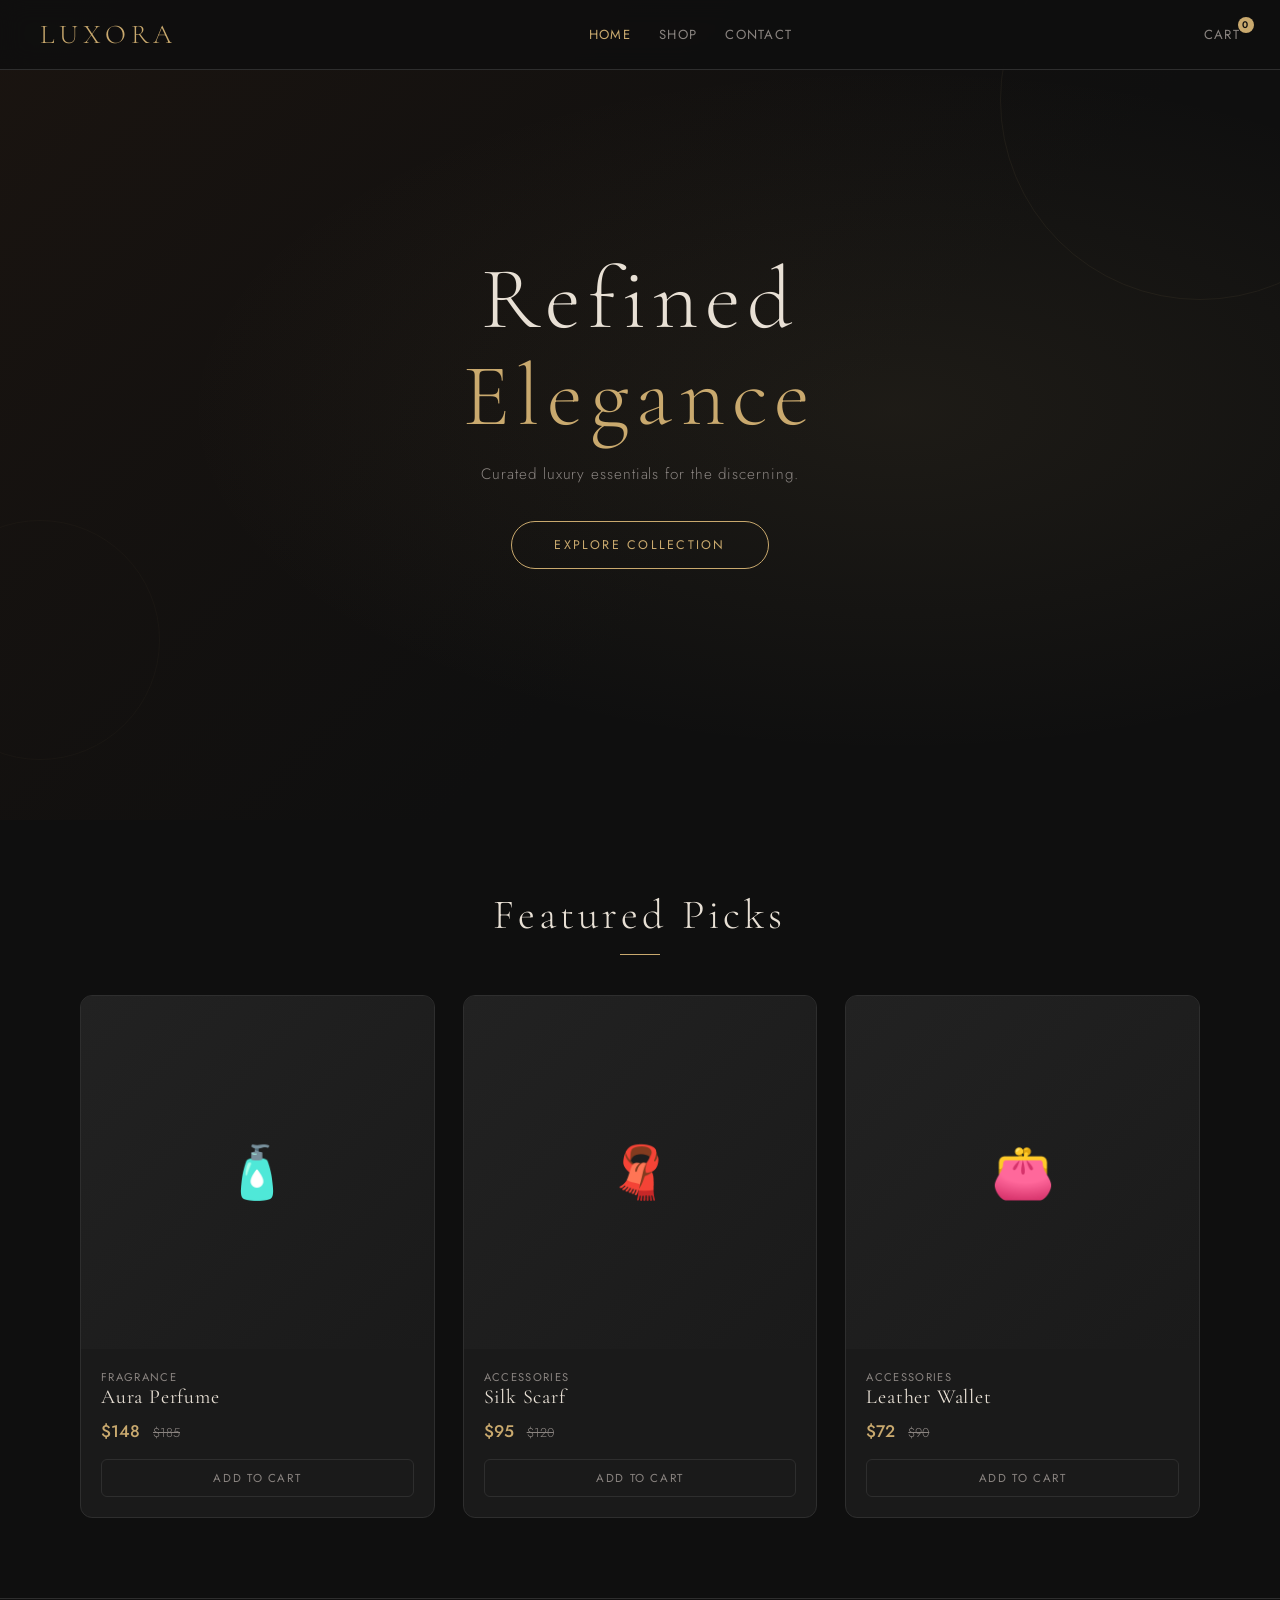
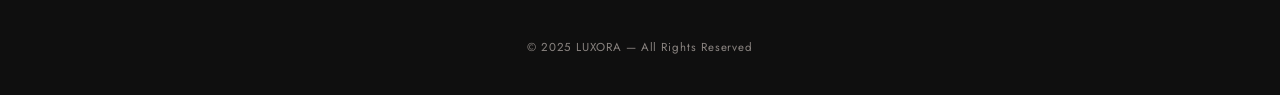
==== index.html @ 000764ea "Update index.html" ====
<!DOCTYPE html>
<html lang="en">
<head>
  <!-- Google Tag Manager -->
<script>(function(w,d,s,l,i){w[l]=w[l]||[];w[l].push({'gtm.start':
new Date().getTime(),event:'gtm.js'});var f=d.getElementsByTagName(s)[0],
j=d.createElement(s),dl=l!='dataLayer'?'&l='+l:'';j.async=true;j.src=
'https://www.googletagmanager.com/gtm.js?id='+i+dl;f.parentNode.insertBefore(j,f);
})(window,document,'script','dataLayer','GTM-NVWKF2K6');</script>
<!-- End Google Tag Manager -->
  <!-- Google tag (gtag.js) -->
<script async src="https://www.googletagmanager.com/gtag/js?id=G-2L6LTCSR5Z"></script>
<script>
  window.dataLayer = window.dataLayer || [];
  function gtag(){dataLayer.push(arguments);}
  gtag('js', new Date());

  gtag('config', 'G-2L6LTCSR5Z');
</script>
  <meta charset="UTF-8"/>
  <meta name="viewport" content="width=device-width, initial-scale=1.0"/>
  <title>LUXORA — Home</title>
  <link href="https://fonts.googleapis.com/css2?family=Cormorant+Garamond:wght@300;400;500;600&family=Jost:wght@300;400;500&display=swap" rel="stylesheet"/>
  <link rel="stylesheet" href="styles.css"/>
  <style>
    /* ─── HERO ─── */
    .hero {
      position:relative;
      height: calc(100vh - 80px);
      display:flex; align-items:center; justify-content:center;
      background: linear-gradient(135deg, #1a1410 0%, #0f0f0f 60%);
      overflow:hidden;
    }
    .hero::before {
      content:''; position:absolute; inset:0;
      background: radial-gradient(ellipse 80% 60% at 70% 50%, rgba(201,169,110,0.08) 0%, transparent 70%);
    }
    .hero-content { text-align:center; position:relative; z-index:1; }
    .hero-content h1 {
      font-family: var(--font-display); font-weight:300;
      font-size:5.5rem; letter-spacing:0.08em; line-height:1.1;
      color: var(--text); opacity:0;
      animation: fadeInUp .7s .15s ease forwards;
    }
    .hero-content h1 span { color:var(--accent); }
    .hero-content p {
      margin-top:18px; color:var(--text-muted); font-size:0.95rem;
      letter-spacing:0.06em; font-weight:300;
      opacity:0; animation: fadeInUp .6s .35s ease forwards;
    }
    .hero-content .btn-outline {
      margin-top:36px; opacity:0;
      animation: fadeInUp .6s .5s ease forwards;
    }

    /* ─── DECORATIVE CIRCLES ─── */
    .deco {
      position:absolute; border-radius:50%;
      border:1px solid rgba(201,169,110,0.07); pointer-events:none;
    }
    .deco-1 { width:400px; height:400px; top:-100px; right:-120px; }
    .deco-2 { width:240px; height:240px; bottom:60px; left:-80px; opacity:.5; }

    @media(max-width:600px){
      .hero-content h1 { font-size:2.8rem; }
    }
  </style>
</head>
<body>

<!-- NAVBAR -->
<nav>
  <a href="index.html" class="nav-logo">LUXORA</a>
  <div class="nav-links">
    <a href="index.html" class="active">Home</a>
    <a href="shop.html">Shop</a>
    <a href="contact.html">Contact</a>
  </div>
  <a href="cart.html" class="cart-badge">Cart <span class="badge-count" id="cartCount">0</span></a>
</nav>

<!-- HERO -->
<div class="page-content" style="padding-top:0;">
  <div class="hero">
    <div class="deco deco-1"></div>
    <div class="deco deco-2"></div>
    <div class="hero-content">
      <h1>Refined<br/><span>Elegance</span></h1>
      <p>Curated luxury essentials for the discerning.</p>
      <a href="shop.html" class="btn-outline">Explore Collection</a>
    </div>
  </div>

  <!-- FEATURED -->
  <div class="section-title">
    <h2>Featured Picks</h2>
    <div class="divider"></div>
  </div>
  <div class="product-grid" id="featured-grid"></div>
</div>

<footer>© 2025 LUXORA — All Rights Reserved</footer>
<div class="toast" id="toast"></div>

<script src="cart.js"></script>
<script>
  document.addEventListener('DOMContentLoaded', () => {
    const grid = document.getElementById('featured-grid');
    PRODUCTS.filter(p => p.featured).forEach((p, i) => {
      const card = document.createElement('div');
      card.className = 'product-card fade-in';
      card.style.animationDelay = (i * 0.1 + 0.6) + 's';
      card.innerHTML = `
        <div class="product-img">${p.emoji}</div>
        <div class="product-info">
          <div class="cat">${p.cat}</div>
          <h3>${p.name}</h3>
          <div class="price">$${p.price} <span class="old">$${p.old}</span></div>
          <button class="btn-add" onclick="addToCart(${p.id})">Add to Cart</button>
        </div>`;
      grid.appendChild(card);
    });
  });
</script>
</body>
</html>
---- styles.css ----
/* ─── VARIABLES ─── */
:root {
  --bg: #0f0f0f;
  --bg-card: #1a1a1a;
  --bg-card-hover: #222;
  --accent: #c9a96e;
  --accent-dim: rgba(201,169,110,0.15);
  --text: #e8e0d5;
  --text-muted: #8a8480;
  --border: #2e2e2e;
  --radius: 12px;
  --font-display: 'Cormorant Garamond', serif;
  --font-body: 'Jost', sans-serif;
}

/* ─── RESET ─── */
* { margin:0; padding:0; box-sizing:border-box; }

body {
  font-family: var(--font-body);
  background: var(--bg);
  color: var(--text);
  min-height: 100vh;
  overflow-x: hidden;
}

/* ─── NAVBAR ─── */
nav {
  position: fixed; top:0; left:0; width:100%; z-index:100;
  display:flex; align-items:center; justify-content:space-between;
  padding:18px 40px;
  background: rgba(15,15,15,0.85);
  backdrop-filter: blur(12px);
  border-bottom: 1px solid var(--border);
}
.nav-logo {
  font-family: var(--font-display);
  font-size:1.7rem; font-weight:300; letter-spacing:0.18em;
  color: var(--accent); text-decoration:none;
  transition: opacity .3s;
}
.nav-logo:hover { opacity:.75; }

.nav-links { display:flex; gap:28px; }
.nav-links a {
  color: var(--text-muted); text-decoration:none;
  font-size:0.82rem; letter-spacing:0.1em; text-transform:uppercase;
  transition: color .3s;
}
.nav-links a:hover,
.nav-links a.active { color: var(--accent); }

.cart-badge {
  position:relative; text-decoration:none; color:var(--text-muted);
  font-size:0.82rem; letter-spacing:0.1em; text-transform:uppercase;
  transition: color .3s;
}
.cart-badge:hover { color:var(--accent); }
.badge-count {
  position:absolute; top:-8px; right:-14px;
  background:var(--accent); color:#0f0f0f;
  font-size:0.6rem; font-weight:600;
  width:16px; height:16px; border-radius:50%;
  display:flex; align-items:center; justify-content:center;
}

/* ─── PAGE WRAPPER ─── */
.page-content { padding-top: 80px; min-height: 100vh; }

/* ─── SECTION TITLE ─── */
.section-title {
  text-align:center; padding:70px 20px 40px;
}
.section-title h2 {
  font-family:var(--font-display); font-weight:300;
  font-size:2.6rem; letter-spacing:0.1em; color:var(--text);
}
.section-title .divider {
  width:40px; height:1px; background:var(--accent);
  margin:14px auto 0;
}

/* ─── BUTTONS ─── */
.btn-outline {
  display:inline-block; padding:14px 42px;
  border:1px solid var(--accent); color:var(--accent);
  font-family:var(--font-body); font-size:0.78rem;
  letter-spacing:0.18em; text-transform:uppercase;
  background:transparent; cursor:pointer; text-decoration:none;
  transition: background .3s, color .3s; border-radius:40px;
}
.btn-outline:hover { background:var(--accent); color:#0f0f0f; }

.btn-solid {
  display:block; width:100%; padding:14px;
  background:var(--accent); color:#0f0f0f; border:none;
  font-family:var(--font-body); font-size:0.78rem; letter-spacing:0.18em;
  text-transform:uppercase; cursor:pointer; border-radius:8px;
  font-weight:500; transition:opacity .3s;
}
.btn-solid:hover { opacity:.8; }

/* ─── PRODUCT GRID ─── */
.product-grid {
  display:grid; grid-template-columns:repeat(auto-fill, minmax(260px,1fr));
  gap:28px; padding:0 40px 80px; max-width:1200px; margin:0 auto;
}
.product-card {
  background:var(--bg-card); border-radius:var(--radius);
  overflow:hidden; border:1px solid var(--border);
  transition: transform .3s, border-color .3s; cursor:pointer;
}
.product-card:hover { transform:translateY(-4px); border-color:var(--accent-dim); }
.product-img {
  width:100%; aspect-ratio:1; display:flex; align-items:center; justify-content:center;
  font-size:3.2rem; background: linear-gradient(135deg, #222, #1a1a1a);
}
.product-info { padding:20px; }
.product-info h3 {
  font-family:var(--font-display); font-weight:400; font-size:1.25rem;
  letter-spacing:0.04em; margin-bottom:6px;
}
.product-info .cat { font-size:0.7rem; color:var(--text-muted); text-transform:uppercase; letter-spacing:0.12em; }
.product-info .price { margin-top:10px; color:var(--accent); font-size:1.05rem; font-weight:500; }
.product-info .price .old { color:var(--text-muted); font-size:0.8rem; text-decoration:line-through; margin-left:8px; font-weight:300; }
.btn-add {
  display:block; width:100%; margin-top:16px; padding:10px;
  background:transparent; border:1px solid var(--border); color:var(--text-muted);
  font-family:var(--font-body); font-size:0.72rem; letter-spacing:0.14em;
  text-transform:uppercase; cursor:pointer; border-radius:6px;
  transition: background .3s, color .3s, border-color .3s;
}
.btn-add:hover { background:var(--accent); color:#0f0f0f; border-color:var(--accent); }

/* ─── CONTACT FORM ─── */
.contact-wrap { max-width:720px; margin:0 auto; padding:20px 40px 80px; }
.contact-grid { display:grid; grid-template-columns:1fr 1fr; gap:20px; }
.form-group { display:flex; flex-direction:column; }
.form-group.full { grid-column:1/-1; }
.form-group label {
  font-size:0.7rem; text-transform:uppercase; letter-spacing:0.12em;
  color:var(--text-muted); margin-bottom:8px;
}
.form-group input,
.form-group textarea,
.form-group select {
  background:var(--bg-card); border:1px solid var(--border);
  color:var(--text); padding:12px 16px; border-radius:8px;
  font-family:var(--font-body); font-size:0.88rem;
  transition:border-color .3s; outline:none;
}
.form-group input:focus,
.form-group textarea:focus { border-color:var(--accent); }
.form-group textarea { resize:vertical; min-height:120px; }
.form-group select option { background:#1a1a1a; color:var(--text); }

.contact-details {
  margin-top:50px; display:grid; grid-template-columns:repeat(3,1fr); gap:24px;
}
.contact-item {
  text-align:center; background:var(--bg-card); border-radius:var(--radius);
  padding:30px 16px; border:1px solid var(--border);
}
.contact-item .icon { font-size:1.6rem; margin-bottom:12px; }
.contact-item h4 { font-family:var(--font-display); font-size:1.1rem; margin-bottom:6px; font-weight:400; }
.contact-item p { font-size:0.75rem; color:var(--text-muted); line-height:1.6; }

/* ─── CART ─── */
.cart-wrap { max-width:850px; margin:0 auto; padding:20px 40px 80px; }

.cart-empty { text-align:center; padding:80px 20px; }
.cart-empty .icon { font-size:3rem; margin-bottom:18px; color:var(--text-muted); }
.cart-empty h3 { font-family:var(--font-display); font-size:1.6rem; font-weight:300; margin-bottom:8px; }
.cart-empty p { color:var(--text-muted); font-size:0.85rem; }

.cart-item {
  display:flex; align-items:center; gap:20px;
  background:var(--bg-card); border:1px solid var(--border);
  border-radius:var(--radius); padding:18px; margin-bottom:14px;
}
.cart-item-img {
  width:72px; height:72px; border-radius:10px;
  background:linear-gradient(135deg,#222,#1a1a1a);
  display:flex; align-items:center; justify-content:center;
  font-size:1.8rem; flex-shrink:0;
}
.cart-item-info { flex:1; }
.cart-item-info h4 { font-family:var(--font-display); font-size:1.1rem; font-weight:400; }
.cart-item-info .cat { font-size:0.68rem; color:var(--text-muted); text-transform:uppercase; letter-spacing:0.1em; margin-top:2px; }
.cart-item-price { color:var(--accent); font-size:1rem; font-weight:500; min-width:70px; text-align:right; }

.qty-control { display:flex; align-items:center; gap:0; }
.qty-btn {
  width:28px; height:28px; border:1px solid var(--border); background:transparent;
  color:var(--text); cursor:pointer; border-radius:6px;
  font-size:0.9rem; display:flex; align-items:center; justify-content:center;
  transition:background .2s;
}
.qty-btn:hover { background:var(--accent-dim); }
.qty-val { width:32px; text-align:center; font-size:0.88rem; }

.cart-remove {
  background:none; border:none; color:var(--text-muted);
  cursor:pointer; font-size:1.1rem; transition:color .2s; padding:4px;
}
.cart-remove:hover { color:#e05555; }

.cart-summary {
  margin-top:30px; border-top:1px solid var(--border); padding-top:24px;
}
.cart-summary .row { display:flex; justify-content:space-between; margin-bottom:8px; font-size:0.85rem; color:var(--text-muted); }
.cart-summary .total { font-size:1.2rem; color:var(--text); font-weight:500; margin-top:12px; display:flex; justify-content:space-between; }
.cart-summary .total span:last-child { color:var(--accent); }
.cart-summary .btn-solid { max-width:260px; margin-left:auto; margin-top:24px; }

.free-shipping { color:#8dcc8d; }

/* ─── TOAST ─── */
.toast {
  position:fixed; bottom:30px; right:30px; z-index:200;
  background:#1e2a1e; border:1px solid #3a5a3a; color:#8dcc8d;
  padding:14px 24px; border-radius:10px; font-size:0.82rem;
  letter-spacing:0.04em; opacity:0; transform:translateY(12px);
  transition: opacity .35s, transform .35s; pointer-events:none;
}
.toast.show { opacity:1; transform:translateY(0); }
.toast.warn { background:#2a1e1e; border-color:#5a3a3a; color:#cc8d8d; }

/* ─── FOOTER ─── */
footer {
  text-align:center; padding:40px 20px;
  border-top:1px solid var(--border); color:var(--text-muted);
  font-size:0.72rem; letter-spacing:0.08em;
}

/* ─── ANIMATIONS ─── */
@keyframes fadeInUp {
  from { opacity:0; transform:translateY(16px); }
  to   { opacity:1; transform:translateY(0); }
}
.fade-in { animation: fadeInUp .45s ease both; }
.fade-in-d1 { animation-delay:.1s; }
.fade-in-d2 { animation-delay:.2s; }
.fade-in-d3 { animation-delay:.3s; }

/* ─── RESPONSIVE ─── */
@media(max-width:600px){
  nav { padding:14px 20px; }
  .nav-links { gap:14px; }
  .product-grid { padding:0 20px 60px; grid-template-columns:1fr 1fr; gap:14px; }
  .contact-wrap, .cart-wrap { padding:20px 20px 60px; }
  .contact-grid { grid-template-columns:1fr; }
  .contact-details { grid-template-columns:1fr; }
  .cart-item { flex-wrap:wrap; }
  .section-title { padding:50px 20px 30px; }
  .section-title h2 { font-size:2rem; }
}
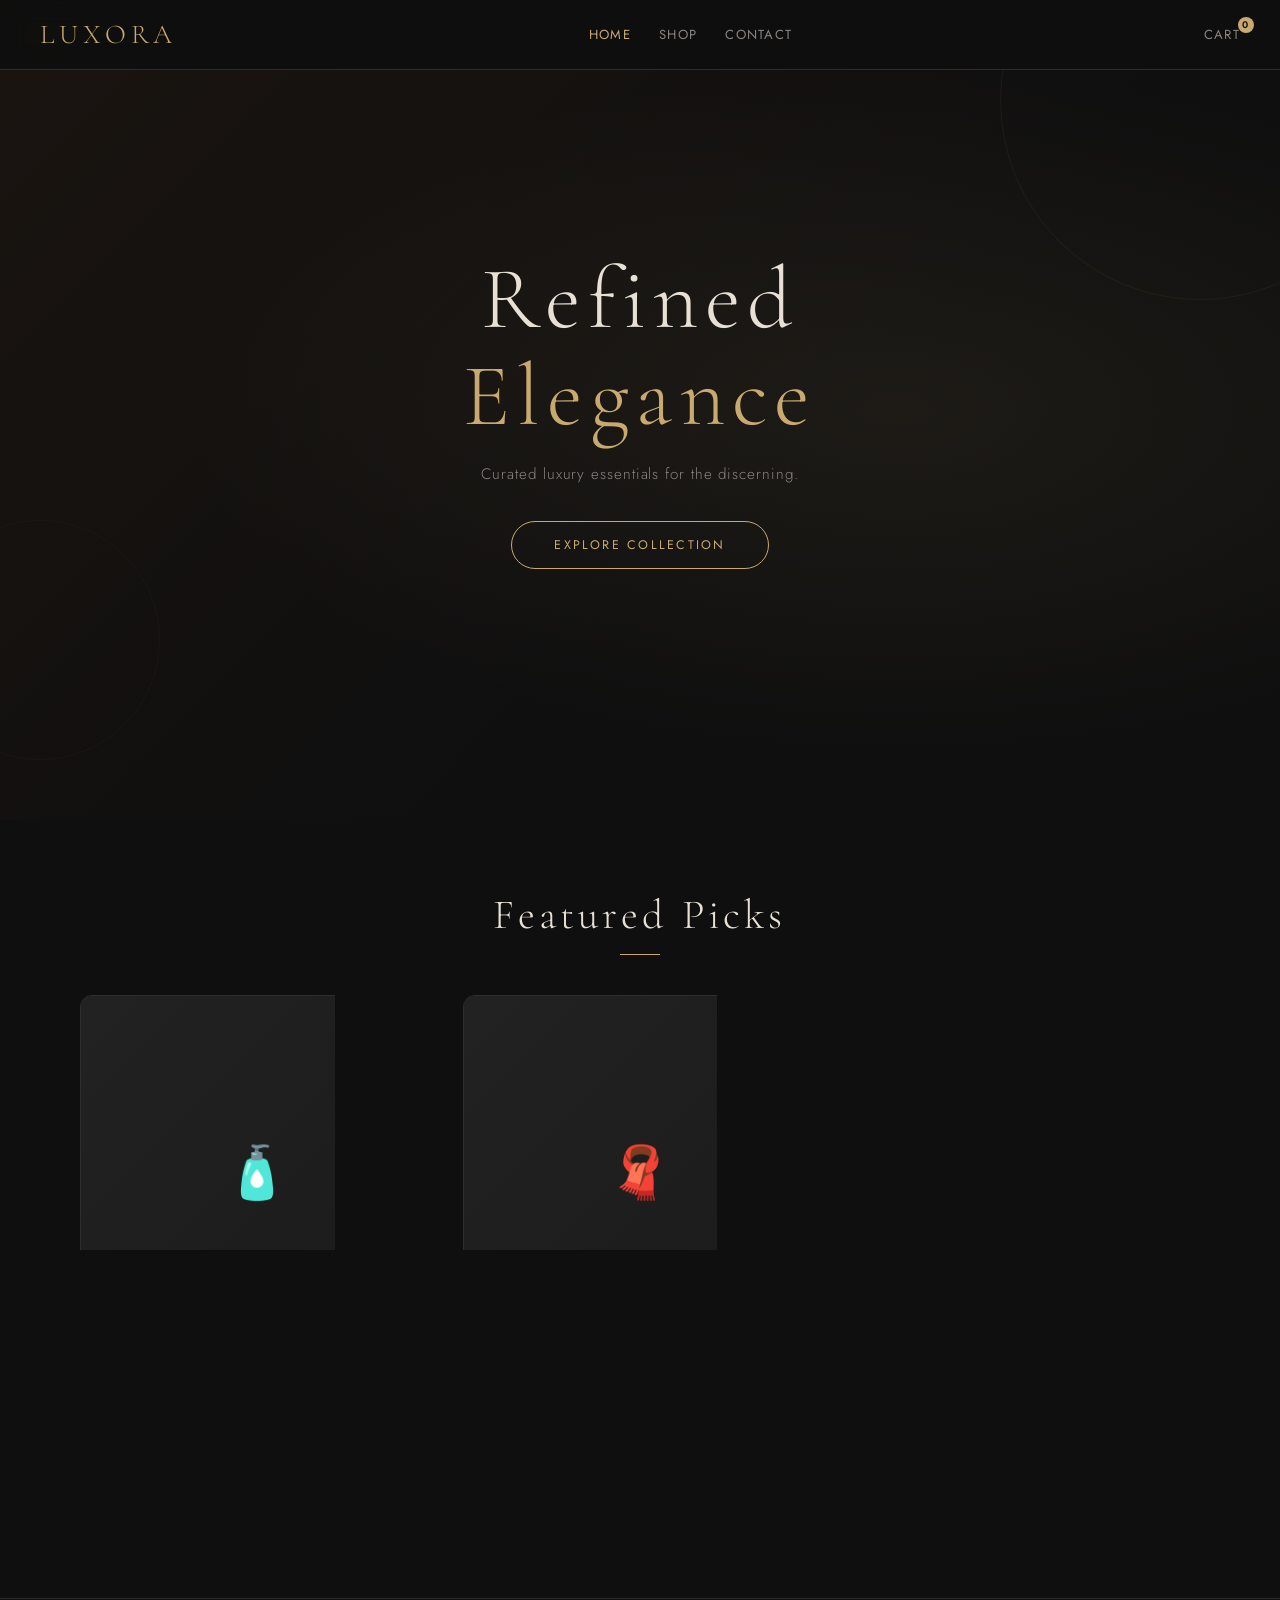
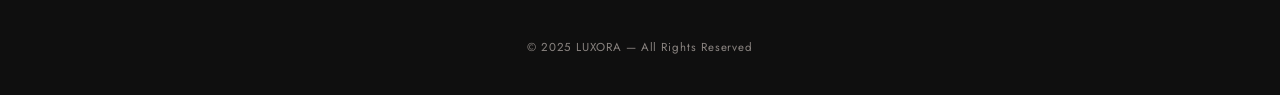
==== commit 2cb537ba: "Update index.html" ====
--- a/index.html
+++ b/index.html
@@ -1,21 +1,21 @@
 <!DOCTYPE html>
 <html lang="en">
 <head>
-  <!-- Google Tag Manager -->
+ <!-- Google Tag Manager -->
 <script>(function(w,d,s,l,i){w[l]=w[l]||[];w[l].push({'gtm.start':
 new Date().getTime(),event:'gtm.js'});var f=d.getElementsByTagName(s)[0],
 j=d.createElement(s),dl=l!='dataLayer'?'&l='+l:'';j.async=true;j.src=
 'https://www.googletagmanager.com/gtm.js?id='+i+dl;f.parentNode.insertBefore(j,f);
 })(window,document,'script','dataLayer','GTM-NVWKF2K6');</script>
 <!-- End Google Tag Manager -->
-  <!-- Google tag (gtag.js) -->
-<script async src="https://www.googletagmanager.com/gtag/js?id=G-2L6LTCSR5Z"></script>
+ <!-- Google tag (gtag.js) -->
+<script async src="https://www.googletagmanager.com/gtag/js?id=G-ELFQXMD975"></script>
 <script>
   window.dataLayer = window.dataLayer || [];
   function gtag(){dataLayer.push(arguments);}
   gtag('js', new Date());
 
-  gtag('config', 'G-2L6LTCSR5Z');
+  gtag('config', 'G-ELFQXMD975');
 </script>
   <meta charset="UTF-8"/>
   <meta name="viewport" content="width=device-width, initial-scale=1.0"/>
@@ -67,7 +67,10 @@
   </style>
 </head>
 <body>
-
+ <!-- Google Tag Manager (noscript) -->
+<noscript><iframe src="https://www.googletagmanager.com/ns.html?id=GTM-TP85MDGM"
+height="0" width="0" style="display:none;visibility:hidden"></iframe></noscript>
+<!-- End Google Tag Manager (noscript) -->
 <!-- NAVBAR -->
 <nav>
   <a href="index.html" class="nav-logo">LUXORA</a>
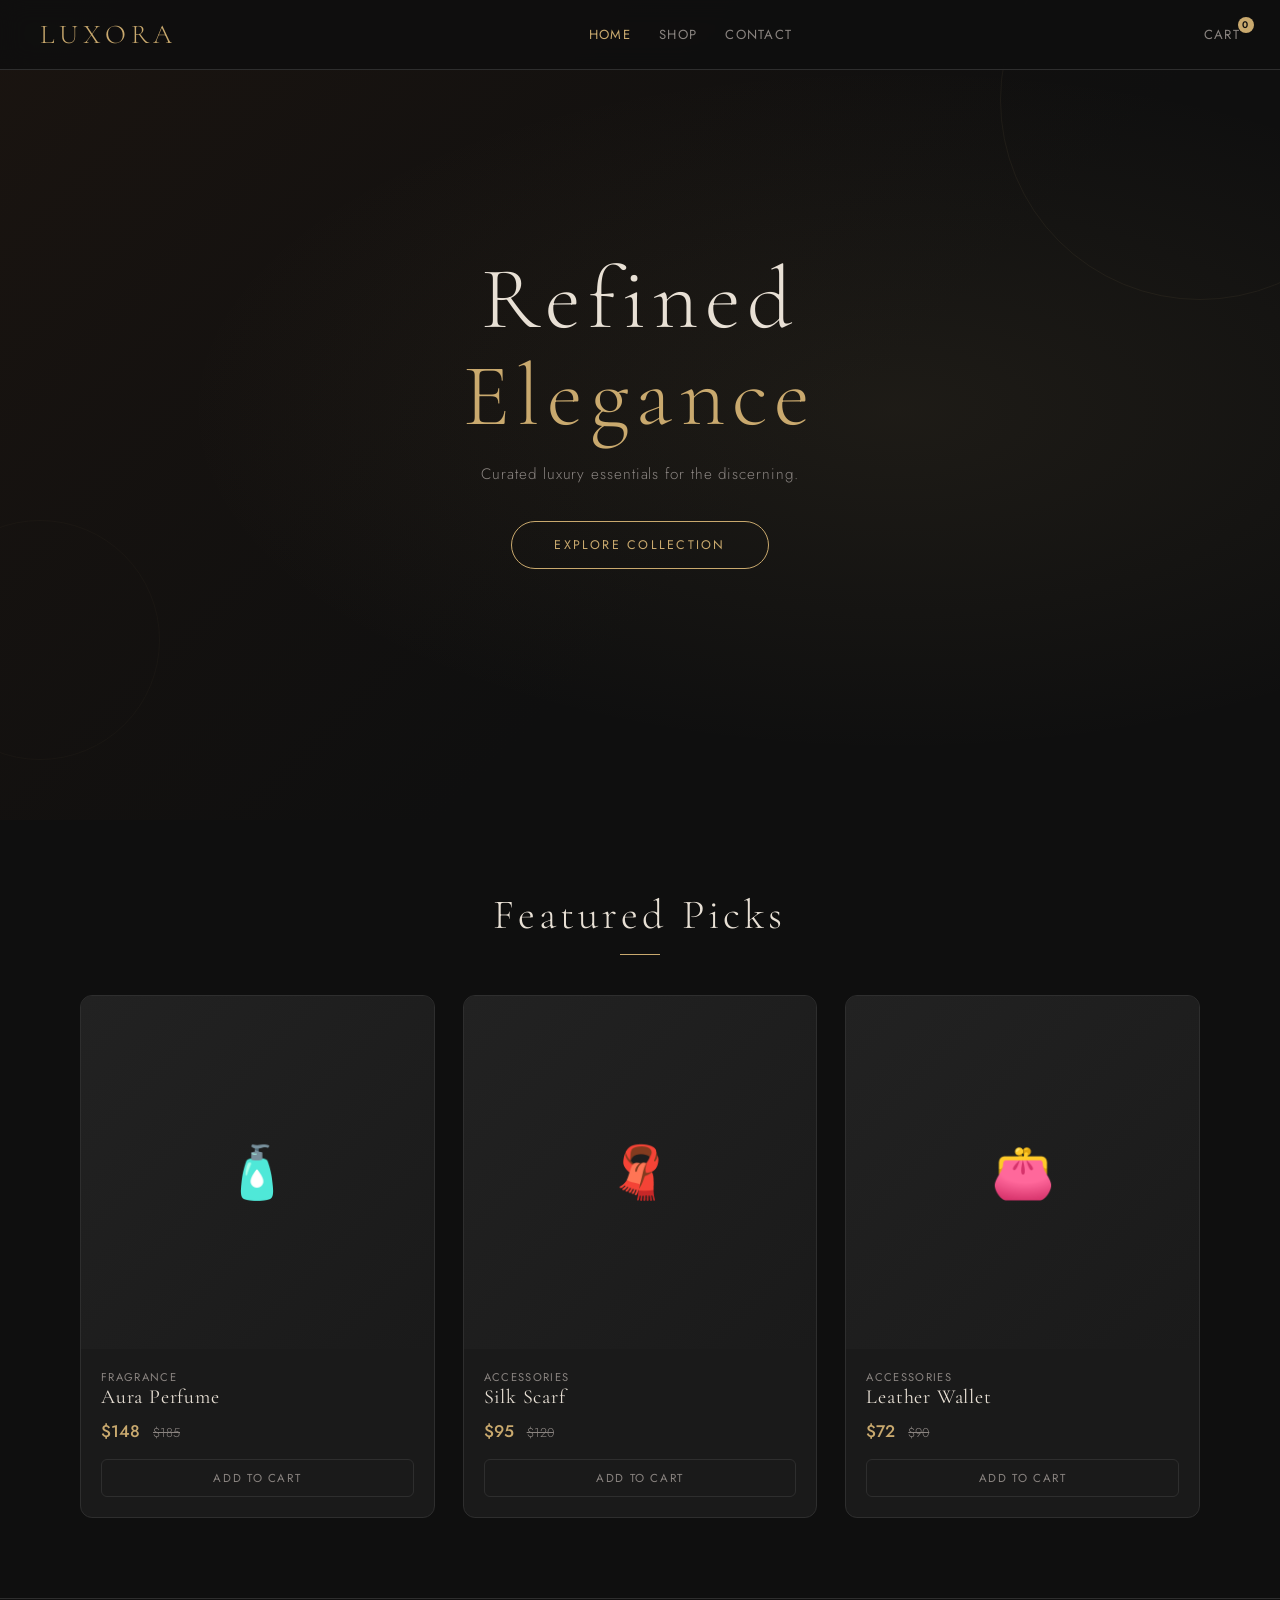
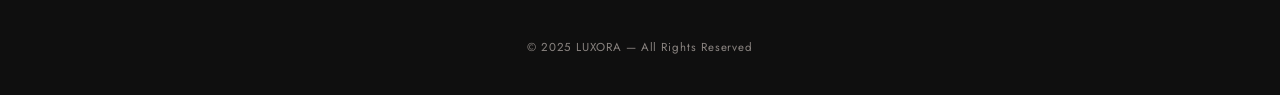
==== commit 49ab6caf: "Update index.html" ====
--- a/index.html
+++ b/index.html
@@ -6,7 +6,7 @@
 new Date().getTime(),event:'gtm.js'});var f=d.getElementsByTagName(s)[0],
 j=d.createElement(s),dl=l!='dataLayer'?'&l='+l:'';j.async=true;j.src=
 'https://www.googletagmanager.com/gtm.js?id='+i+dl;f.parentNode.insertBefore(j,f);
-})(window,document,'script','dataLayer','GTM-NVWKF2K6');</script>
+})(window,document,'script','dataLayer','GTM-TFXVZ7PN');</script>
 <!-- End Google Tag Manager -->
  <!-- Google tag (gtag.js) -->
 <script async src="https://www.googletagmanager.com/gtag/js?id=G-ELFQXMD975"></script>
